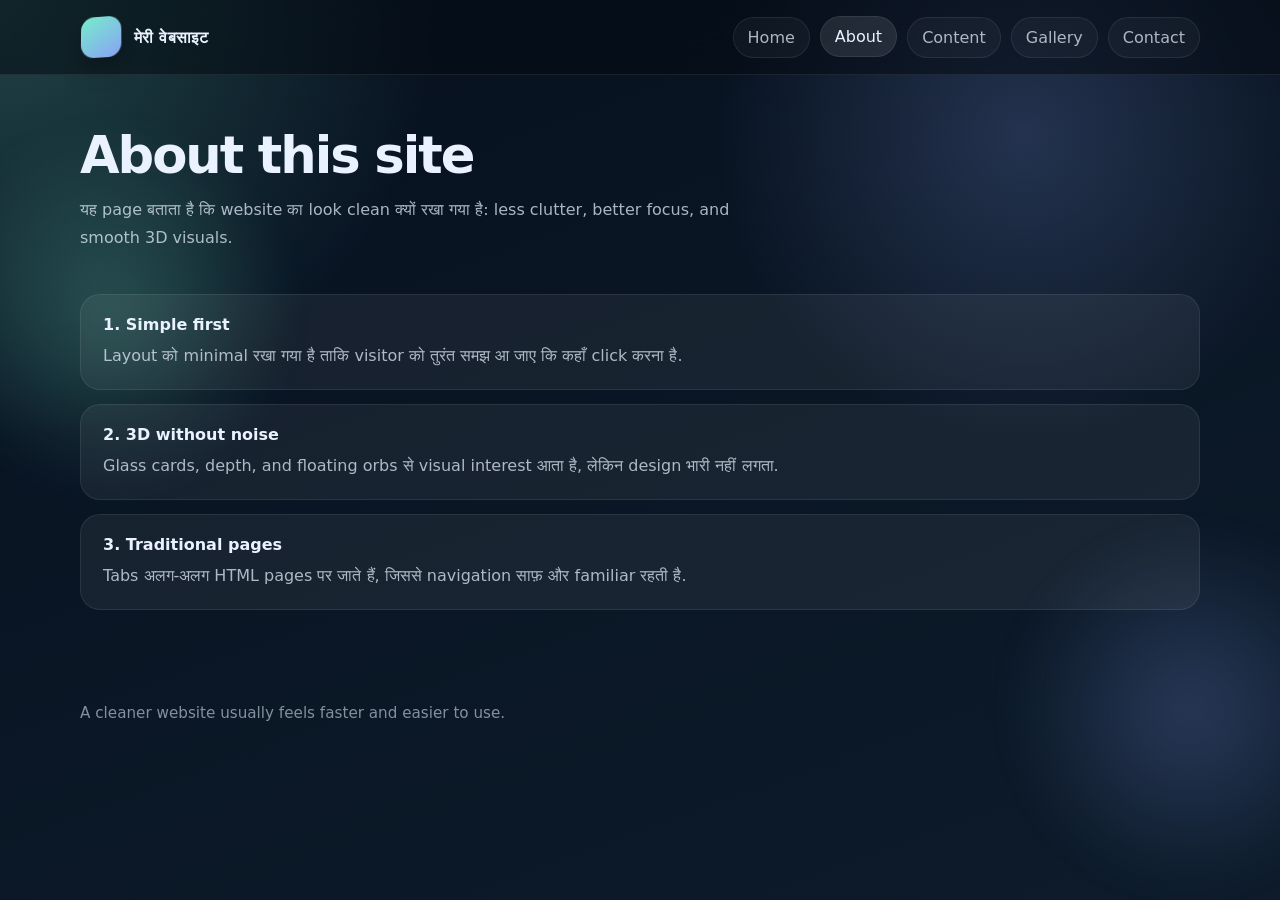
==== about.html @ 3c96e3da "Add files via upload" ====
<!DOCTYPE html>
<html lang="hi">
<head>
  <meta charset="UTF-8" />
  <meta name="viewport" content="width=device-width, initial-scale=1.0" />
  <title>About • मेरी वेबसाइट</title>
  <style>
:root{
  --bg1:#07111f;
  --bg2:#0d1b2a;
  --card: rgba(255,255,255,.08);
  --card-2: rgba(255,255,255,.12);
  --text:#eaf2ff;
  --muted: rgba(234,242,255,.72);
  --accent:#7cf7d4;
  --accent2:#8fa9ff;
  --shadow: 0 30px 80px rgba(0,0,0,.35);
  --radius: 24px;
}

*{box-sizing:border-box}
html,body{margin:0;padding:0}
body{
  font-family: Inter, system-ui, -apple-system, BlinkMacSystemFont, "Segoe UI", sans-serif;
  color: var(--text);
  min-height:100vh;
  background:
    radial-gradient(circle at top left, rgba(124,247,212,.22), transparent 28%),
    radial-gradient(circle at 80% 15%, rgba(143,169,255,.20), transparent 24%),
    linear-gradient(160deg, var(--bg1), var(--bg2));
  overflow-x:hidden;
}

body::before, body::after{
  content:"";
  position:fixed;
  inset:auto;
  width:380px;height:380px;
  border-radius:50%;
  filter: blur(20px);
  opacity:.22;
  z-index:-1;
  animation: float 10s ease-in-out infinite;
}
body::before{
  left:-80px; top:120px;
  background: radial-gradient(circle, rgba(124,247,212,1), transparent 70%);
}
body::after{
  right:-100px; bottom:0;
  background: radial-gradient(circle, rgba(143,169,255,1), transparent 70%);
  animation-delay:-4s;
}

@keyframes float{
  0%,100%{transform:translate3d(0,0,0) scale(1)}
  50%{transform:translate3d(0,-20px,0) scale(1.05)}
}

a{color:inherit;text-decoration:none}
.container{
  width:min(1120px, calc(100% - 32px));
  margin:0 auto;
}

.nav{
  position:sticky; top:0; z-index:20;
  backdrop-filter: blur(18px);
  background: rgba(5,10,18,.52);
  border-bottom:1px solid rgba(255,255,255,.08);
}
.nav-inner{
  display:flex; align-items:center; justify-content:space-between;
  gap:16px; padding:16px 0;
}
.brand{
  display:flex; align-items:center; gap:12px; font-weight:700; letter-spacing:.3px;
}
.logo{
  width:42px;height:42px;border-radius:14px;
  background:
    linear-gradient(145deg, rgba(124,247,212,.95), rgba(143,169,255,.95));
  box-shadow: 0 10px 25px rgba(0,0,0,.28);
  transform: perspective(800px) rotateX(14deg) rotateY(-16deg);
}
.menu{
  display:flex; flex-wrap:wrap; gap:10px;
}
.menu a{
  padding:10px 14px;
  border-radius:999px;
  color:var(--muted);
  background: rgba(255,255,255,.04);
  border: 1px solid rgba(255,255,255,.08);
  transition: .25s ease;
}
.menu a:hover, .menu a.active{
  color:var(--text);
  background: rgba(255,255,255,.10);
  transform: translateY(-1px);
}

.hero{
  padding: 72px 0 34px;
}
.hero-grid{
  display:grid;
  grid-template-columns: 1.15fr .85fr;
  gap:24px;
  align-items:center;
}
.kicker{
  display:inline-flex; gap:10px; align-items:center;
  padding:8px 14px;
  border-radius:999px;
  border:1px solid rgba(255,255,255,.10);
  background: rgba(255,255,255,.05);
  color: var(--muted);
  margin-bottom:18px;
}
.kicker-dot{
  width:10px;height:10px;border-radius:50%;
  background: var(--accent);
  box-shadow: 0 0 0 6px rgba(124,247,212,.10);
}
h1{
  margin:0 0 16px;
  font-size: clamp(2.3rem, 5vw, 4.9rem);
  line-height: .95;
  letter-spacing:-.04em;
}
.lead{
  font-size: clamp(1rem, 2vw, 1.15rem);
  line-height:1.75;
  color:var(--muted);
  max-width:62ch;
  margin:0 0 24px;
}
.actions{
  display:flex; gap:12px; flex-wrap:wrap;
}
.btn{
  display:inline-flex; align-items:center; justify-content:center;
  padding:14px 18px;
  border-radius:999px;
  font-weight:600;
  border:1px solid rgba(255,255,255,.12);
  transition:.25s ease;
}
.btn.primary{
  background: linear-gradient(135deg, var(--accent), var(--accent2));
  color:#07111f;
  box-shadow: 0 18px 30px rgba(0,0,0,.24);
}
.btn.secondary{
  background: rgba(255,255,255,.06);
  color: var(--text);
}
.btn:hover{transform: translateY(-2px) scale(1.01)}

.scene{
  position:relative;
  min-height: 420px;
  display:grid;
  place-items:center;
  perspective: 1200px;
}
.glass-card{
  width:min(100%, 420px);
  min-height: 320px;
  border-radius: 32px;
  background: linear-gradient(145deg, rgba(255,255,255,.14), rgba(255,255,255,.05));
  border:1px solid rgba(255,255,255,.12);
  box-shadow: var(--shadow);
  backdrop-filter: blur(18px);
  transform-style: preserve-3d;
  transform: rotateX(12deg) rotateY(-16deg);
  position:relative;
  overflow:hidden;
}
.glass-card::before{
  content:"";
  position:absolute; inset:0;
  background:
    radial-gradient(circle at 20% 20%, rgba(124,247,212,.28), transparent 24%),
    radial-gradient(circle at 80% 30%, rgba(143,169,255,.26), transparent 22%),
    radial-gradient(circle at 50% 80%, rgba(255,255,255,.10), transparent 28%);
}
.orb{
  position:absolute;
  border-radius:50%;
  filter: blur(4px);
  transform: translateZ(40px);
  animation: bob 4.5s ease-in-out infinite;
}
.orb.one{width:92px;height:92px;left:34px;top:34px;background:rgba(124,247,212,.92)}
.orb.two{width:140px;height:140px;right:22px;top:72px;background:rgba(143,169,255,.85);animation-delay:-1.7s}
.orb.three{width:70px;height:70px;left:42%;bottom:34px;background:rgba(255,255,255,.8);animation-delay:-3s}
@keyframes bob{
  0%,100%{transform: translate3d(0,0,40px)}
  50%{transform: translate3d(0,-14px,40px)}
}

.card-caption{
  position:absolute;
  left:24px; right:24px; bottom:20px;
  padding:18px;
  border-radius:20px;
  background: rgba(6,10,18,.50);
  border:1px solid rgba(255,255,255,.10);
  backdrop-filter: blur(12px);
  transform: translateZ(48px);
}
.card-caption strong{display:block; font-size:1.05rem; margin-bottom:6px}
.card-caption span{color:var(--muted); line-height:1.6}

.section{
  padding: 18px 0 72px;
}
.grid{
  display:grid;
  grid-template-columns: repeat(3, 1fr);
  gap:18px;
}
.panel{
  padding:22px;
  border-radius:var(--radius);
  background: linear-gradient(180deg, rgba(255,255,255,.10), rgba(255,255,255,.05));
  border:1px solid rgba(255,255,255,.10);
  box-shadow: var(--shadow);
  transform-style: preserve-3d;
  transition: .25s ease;
}
.panel:hover{
  transform: translateY(-5px) rotateX(2deg);
}
.panel h3{margin:0 0 10px; font-size:1.08rem}
.panel p{margin:0; color:var(--muted); line-height:1.7}
.badge{
  display:inline-flex; align-items:center; gap:8px;
  margin-bottom:14px;
  color:var(--text);
  padding:8px 12px;
  border-radius:999px;
  background: rgba(255,255,255,.06);
  border:1px solid rgba(255,255,255,.09);
}
.badge i{
  width:9px;height:9px;border-radius:50%;
  background: var(--accent);
}

.page-title{
  padding: 56px 0 8px;
}
.page-title h1{font-size: clamp(2.1rem, 4vw, 3.6rem)}
.page-title p{color:var(--muted); max-width: 70ch; line-height:1.75}

.timeline{
  display:grid;
  gap:14px;
}
.timeline-item{
  padding:20px 22px;
  border-radius:20px;
  background: rgba(255,255,255,.06);
  border:1px solid rgba(255,255,255,.08);
}
.timeline-item strong{display:block; margin-bottom:8px}
.timeline-item span{color:var(--muted); line-height:1.7}

.footer{
  padding:22px 0 40px;
  color: rgba(234,242,255,.55);
  font-size:.95rem;
}

@media (max-width: 900px){
  .hero-grid, .grid{grid-template-columns:1fr}
  .scene{min-height:340px}
  .nav-inner{flex-direction:column; align-items:flex-start}
}
</style>
</head>
<body>
  <nav class="nav">
    <div class="container nav-inner">
      <a class="brand" href="index.html"><span class="logo"></span> <span>मेरी वेबसाइट</span></a>
      <div class="menu">
        <a href="index.html">Home</a>
        <a class="active" href="about.html">About</a>
        <a href="services.html">Content</a>
        <a href="gallery.html">Gallery</a>
        <a href="contact.html">Contact</a>
      </div>
    </div>
  </nav>
  <main class="container">
    <section class="page-title">
      <h1>About this site</h1>
      <p>यह page बताता है कि website का look clean क्यों रखा गया है: less clutter, better focus, and smooth 3D visuals.</p>
    </section>
    <section class="section">
      <div class="timeline">
        <div class="timeline-item"><strong>1. Simple first</strong><span>Layout को minimal रखा गया है ताकि visitor को तुरंत समझ आ जाए कि कहाँ click करना है.</span></div>
        <div class="timeline-item"><strong>2. 3D without noise</strong><span>Glass cards, depth, and floating orbs से visual interest आता है, लेकिन design भारी नहीं लगता.</span></div>
        <div class="timeline-item"><strong>3. Traditional pages</strong><span>Tabs अलग-अलग HTML pages पर जाते हैं, जिससे navigation साफ़ और familiar रहती है.</span></div>
      </div>
    </section>
  </main>
  <div class="footer container">A cleaner website usually feels faster and easier to use.</div>
</body>
</html>
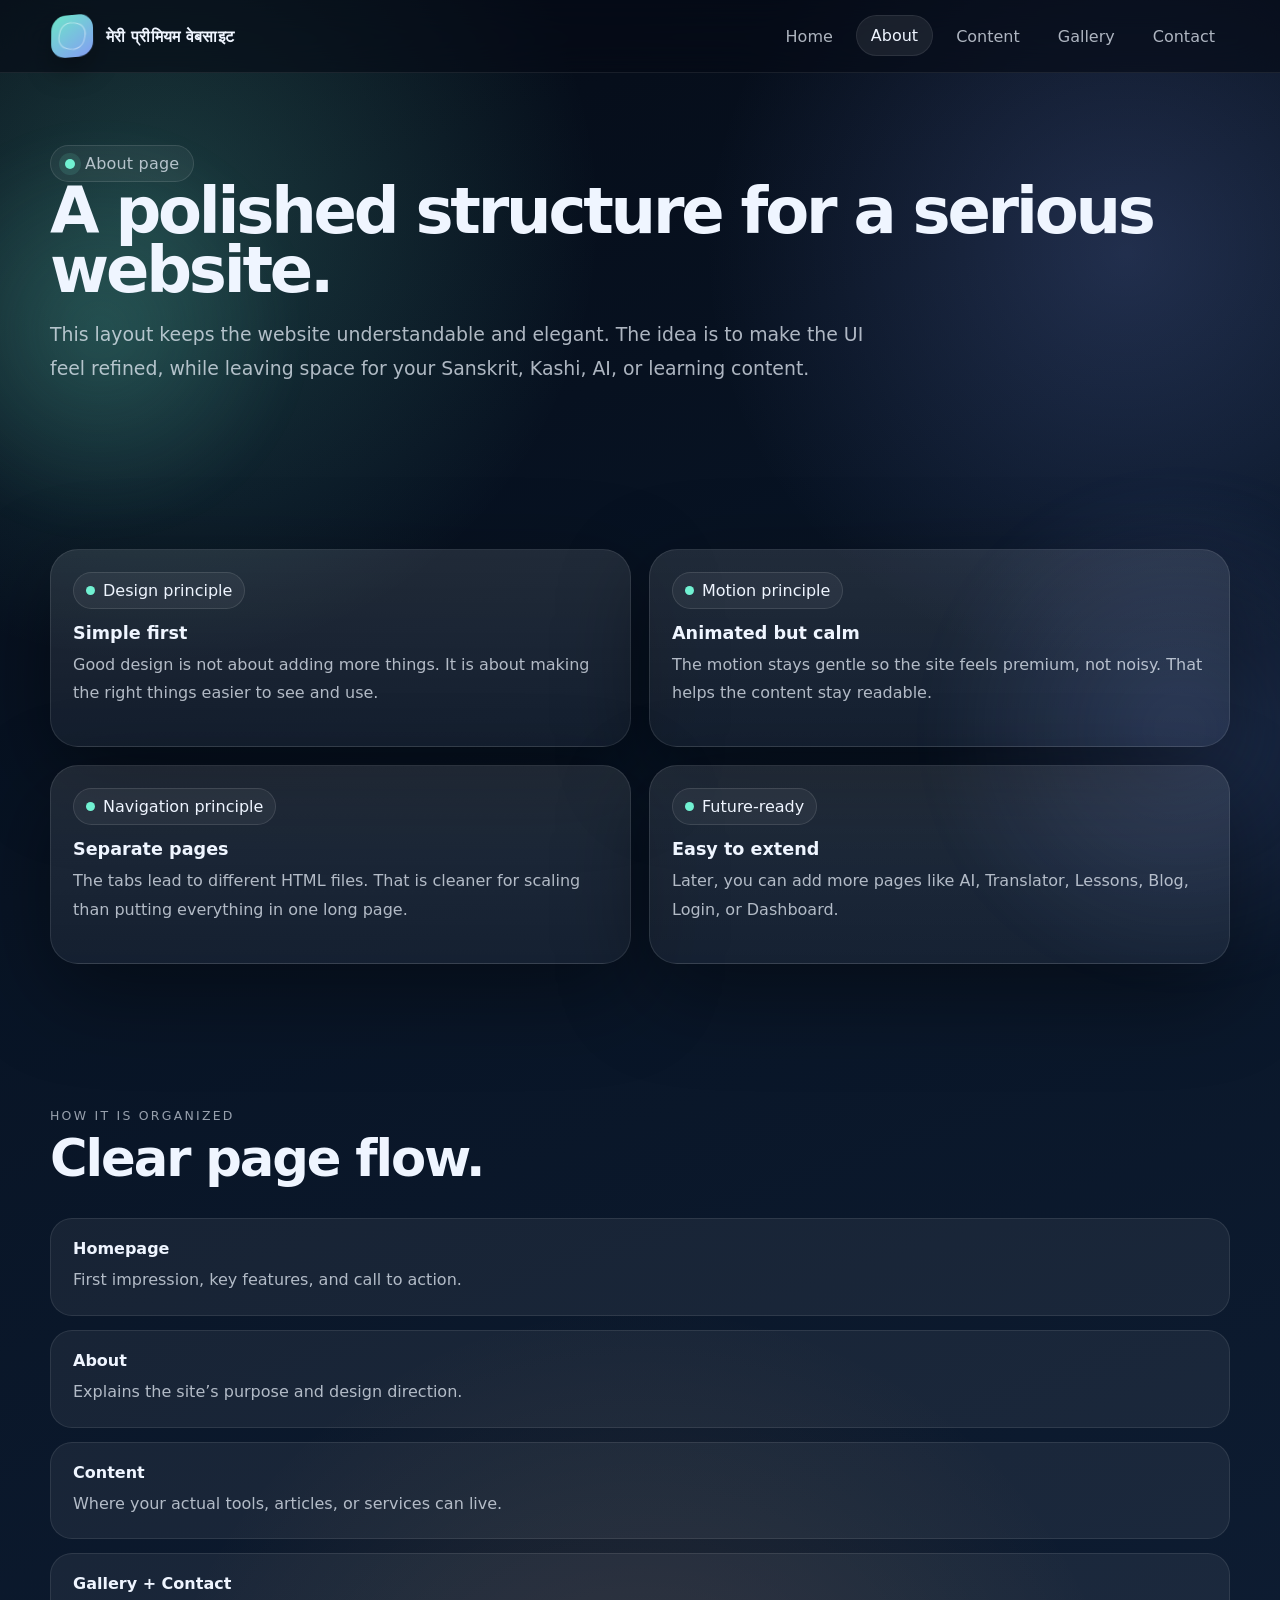
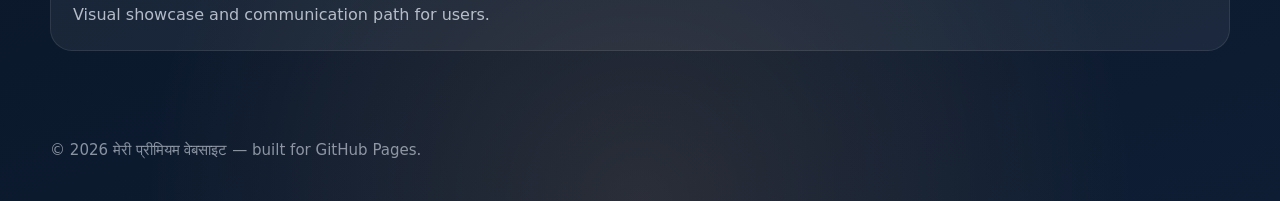
==== commit c08ffd93: "Add files via upload" ====
--- a/about.html
+++ b/about.html
@@ -1,314 +1,84 @@
-
 <!DOCTYPE html>
 <html lang="hi">
 <head>
   <meta charset="UTF-8" />
   <meta name="viewport" content="width=device-width, initial-scale=1.0" />
-  <title>About • मेरी वेबसाइट</title>
-  <style>
-:root{
-  --bg1:#07111f;
-  --bg2:#0d1b2a;
-  --card: rgba(255,255,255,.08);
-  --card-2: rgba(255,255,255,.12);
-  --text:#eaf2ff;
-  --muted: rgba(234,242,255,.72);
-  --accent:#7cf7d4;
-  --accent2:#8fa9ff;
-  --shadow: 0 30px 80px rgba(0,0,0,.35);
-  --radius: 24px;
-}
-
-*{box-sizing:border-box}
-html,body{margin:0;padding:0}
-body{
-  font-family: Inter, system-ui, -apple-system, BlinkMacSystemFont, "Segoe UI", sans-serif;
-  color: var(--text);
-  min-height:100vh;
-  background:
-    radial-gradient(circle at top left, rgba(124,247,212,.22), transparent 28%),
-    radial-gradient(circle at 80% 15%, rgba(143,169,255,.20), transparent 24%),
-    linear-gradient(160deg, var(--bg1), var(--bg2));
-  overflow-x:hidden;
-}
-
-body::before, body::after{
-  content:"";
-  position:fixed;
-  inset:auto;
-  width:380px;height:380px;
-  border-radius:50%;
-  filter: blur(20px);
-  opacity:.22;
-  z-index:-1;
-  animation: float 10s ease-in-out infinite;
-}
-body::before{
-  left:-80px; top:120px;
-  background: radial-gradient(circle, rgba(124,247,212,1), transparent 70%);
-}
-body::after{
-  right:-100px; bottom:0;
-  background: radial-gradient(circle, rgba(143,169,255,1), transparent 70%);
-  animation-delay:-4s;
-}
-
-@keyframes float{
-  0%,100%{transform:translate3d(0,0,0) scale(1)}
-  50%{transform:translate3d(0,-20px,0) scale(1.05)}
-}
-
-a{color:inherit;text-decoration:none}
-.container{
-  width:min(1120px, calc(100% - 32px));
-  margin:0 auto;
-}
-
-.nav{
-  position:sticky; top:0; z-index:20;
-  backdrop-filter: blur(18px);
-  background: rgba(5,10,18,.52);
-  border-bottom:1px solid rgba(255,255,255,.08);
-}
-.nav-inner{
-  display:flex; align-items:center; justify-content:space-between;
-  gap:16px; padding:16px 0;
-}
-.brand{
-  display:flex; align-items:center; gap:12px; font-weight:700; letter-spacing:.3px;
-}
-.logo{
-  width:42px;height:42px;border-radius:14px;
-  background:
-    linear-gradient(145deg, rgba(124,247,212,.95), rgba(143,169,255,.95));
-  box-shadow: 0 10px 25px rgba(0,0,0,.28);
-  transform: perspective(800px) rotateX(14deg) rotateY(-16deg);
-}
-.menu{
-  display:flex; flex-wrap:wrap; gap:10px;
-}
-.menu a{
-  padding:10px 14px;
-  border-radius:999px;
-  color:var(--muted);
-  background: rgba(255,255,255,.04);
-  border: 1px solid rgba(255,255,255,.08);
-  transition: .25s ease;
-}
-.menu a:hover, .menu a.active{
-  color:var(--text);
-  background: rgba(255,255,255,.10);
-  transform: translateY(-1px);
-}
-
-.hero{
-  padding: 72px 0 34px;
-}
-.hero-grid{
-  display:grid;
-  grid-template-columns: 1.15fr .85fr;
-  gap:24px;
-  align-items:center;
-}
-.kicker{
-  display:inline-flex; gap:10px; align-items:center;
-  padding:8px 14px;
-  border-radius:999px;
-  border:1px solid rgba(255,255,255,.10);
-  background: rgba(255,255,255,.05);
-  color: var(--muted);
-  margin-bottom:18px;
-}
-.kicker-dot{
-  width:10px;height:10px;border-radius:50%;
-  background: var(--accent);
-  box-shadow: 0 0 0 6px rgba(124,247,212,.10);
-}
-h1{
-  margin:0 0 16px;
-  font-size: clamp(2.3rem, 5vw, 4.9rem);
-  line-height: .95;
-  letter-spacing:-.04em;
-}
-.lead{
-  font-size: clamp(1rem, 2vw, 1.15rem);
-  line-height:1.75;
-  color:var(--muted);
-  max-width:62ch;
-  margin:0 0 24px;
-}
-.actions{
-  display:flex; gap:12px; flex-wrap:wrap;
-}
-.btn{
-  display:inline-flex; align-items:center; justify-content:center;
-  padding:14px 18px;
-  border-radius:999px;
-  font-weight:600;
-  border:1px solid rgba(255,255,255,.12);
-  transition:.25s ease;
-}
-.btn.primary{
-  background: linear-gradient(135deg, var(--accent), var(--accent2));
-  color:#07111f;
-  box-shadow: 0 18px 30px rgba(0,0,0,.24);
-}
-.btn.secondary{
-  background: rgba(255,255,255,.06);
-  color: var(--text);
-}
-.btn:hover{transform: translateY(-2px) scale(1.01)}
-
-.scene{
-  position:relative;
-  min-height: 420px;
-  display:grid;
-  place-items:center;
-  perspective: 1200px;
-}
-.glass-card{
-  width:min(100%, 420px);
-  min-height: 320px;
-  border-radius: 32px;
-  background: linear-gradient(145deg, rgba(255,255,255,.14), rgba(255,255,255,.05));
-  border:1px solid rgba(255,255,255,.12);
-  box-shadow: var(--shadow);
-  backdrop-filter: blur(18px);
-  transform-style: preserve-3d;
-  transform: rotateX(12deg) rotateY(-16deg);
-  position:relative;
-  overflow:hidden;
-}
-.glass-card::before{
-  content:"";
-  position:absolute; inset:0;
-  background:
-    radial-gradient(circle at 20% 20%, rgba(124,247,212,.28), transparent 24%),
-    radial-gradient(circle at 80% 30%, rgba(143,169,255,.26), transparent 22%),
-    radial-gradient(circle at 50% 80%, rgba(255,255,255,.10), transparent 28%);
-}
-.orb{
-  position:absolute;
-  border-radius:50%;
-  filter: blur(4px);
-  transform: translateZ(40px);
-  animation: bob 4.5s ease-in-out infinite;
-}
-.orb.one{width:92px;height:92px;left:34px;top:34px;background:rgba(124,247,212,.92)}
-.orb.two{width:140px;height:140px;right:22px;top:72px;background:rgba(143,169,255,.85);animation-delay:-1.7s}
-.orb.three{width:70px;height:70px;left:42%;bottom:34px;background:rgba(255,255,255,.8);animation-delay:-3s}
-@keyframes bob{
-  0%,100%{transform: translate3d(0,0,40px)}
-  50%{transform: translate3d(0,-14px,40px)}
-}
-
-.card-caption{
-  position:absolute;
-  left:24px; right:24px; bottom:20px;
-  padding:18px;
-  border-radius:20px;
-  background: rgba(6,10,18,.50);
-  border:1px solid rgba(255,255,255,.10);
-  backdrop-filter: blur(12px);
-  transform: translateZ(48px);
-}
-.card-caption strong{display:block; font-size:1.05rem; margin-bottom:6px}
-.card-caption span{color:var(--muted); line-height:1.6}
-
-.section{
-  padding: 18px 0 72px;
-}
-.grid{
-  display:grid;
-  grid-template-columns: repeat(3, 1fr);
-  gap:18px;
-}
-.panel{
-  padding:22px;
-  border-radius:var(--radius);
-  background: linear-gradient(180deg, rgba(255,255,255,.10), rgba(255,255,255,.05));
-  border:1px solid rgba(255,255,255,.10);
-  box-shadow: var(--shadow);
-  transform-style: preserve-3d;
-  transition: .25s ease;
-}
-.panel:hover{
-  transform: translateY(-5px) rotateX(2deg);
-}
-.panel h3{margin:0 0 10px; font-size:1.08rem}
-.panel p{margin:0; color:var(--muted); line-height:1.7}
-.badge{
-  display:inline-flex; align-items:center; gap:8px;
-  margin-bottom:14px;
-  color:var(--text);
-  padding:8px 12px;
-  border-radius:999px;
-  background: rgba(255,255,255,.06);
-  border:1px solid rgba(255,255,255,.09);
-}
-.badge i{
-  width:9px;height:9px;border-radius:50%;
-  background: var(--accent);
-}
-
-.page-title{
-  padding: 56px 0 8px;
-}
-.page-title h1{font-size: clamp(2.1rem, 4vw, 3.6rem)}
-.page-title p{color:var(--muted); max-width: 70ch; line-height:1.75}
-
-.timeline{
-  display:grid;
-  gap:14px;
-}
-.timeline-item{
-  padding:20px 22px;
-  border-radius:20px;
-  background: rgba(255,255,255,.06);
-  border:1px solid rgba(255,255,255,.08);
-}
-.timeline-item strong{display:block; margin-bottom:8px}
-.timeline-item span{color:var(--muted); line-height:1.7}
-
-.footer{
-  padding:22px 0 40px;
-  color: rgba(234,242,255,.55);
-  font-size:.95rem;
-}
-
-@media (max-width: 900px){
-  .hero-grid, .grid{grid-template-columns:1fr}
-  .scene{min-height:340px}
-  .nav-inner{flex-direction:column; align-items:flex-start}
-}
-</style>
+  <title>About • मेरी प्रीमियम वेबसाइट</title>
+  <link rel="stylesheet" href="styles.css" />
 </head>
 <body>
-  <nav class="nav">
-    <div class="container nav-inner">
-      <a class="brand" href="index.html"><span class="logo"></span> <span>मेरी वेबसाइट</span></a>
-      <div class="menu">
-        <a href="index.html">Home</a>
-        <a class="active" href="about.html">About</a>
-        <a href="services.html">Content</a>
-        <a href="gallery.html">Gallery</a>
-        <a href="contact.html">Contact</a>
+  <header class="topbar">
+    <div class="container nav">
+      <a class="brand" href="index.html">
+        <span class="brand-mark"></span>
+        <span>मेरी प्रीमियम वेबसाइट</span>
+      </a>
+      <button class="nav-toggle" aria-label="Open menu">☰</button>
+      <nav class="menu">
+        <a href="index.html" class="">Home</a>
+        <a href="about.html" class="active">About</a>
+        <a href="services.html" class="">Content</a>
+        <a href="gallery.html" class="">Gallery</a>
+        <a href="contact.html" class="">Contact</a>
+      </nav>
+    </div>
+  </header>
+  
+<main>
+  <section class="section">
+    <div class="container">
+      <div class="kicker reveal"><span class="dot"></span> About page</div>
+      <h1 class="reveal" style="font-size:clamp(2.2rem,5vw,4.6rem)">A polished structure for a serious website.</h1>
+      <p class="lead reveal">
+        This layout keeps the website understandable and elegant. The idea is to make the UI feel refined,
+        while leaving space for your Sanskrit, Kashi, AI, or learning content.
+      </p>
+    </div>
+  </section>
+
+  <section class="section">
+    <div class="container grid-2">
+      <div class="panel tilt reveal">
+        <div class="badge"><i></i> Design principle</div>
+        <h3>Simple first</h3>
+        <p>Good design is not about adding more things. It is about making the right things easier to see and use.</p>
+      </div>
+      <div class="panel tilt reveal">
+        <div class="badge"><i></i> Motion principle</div>
+        <h3>Animated but calm</h3>
+        <p>The motion stays gentle so the site feels premium, not noisy. That helps the content stay readable.</p>
+      </div>
+      <div class="panel tilt reveal">
+        <div class="badge"><i></i> Navigation principle</div>
+        <h3>Separate pages</h3>
+        <p>The tabs lead to different HTML files. That is cleaner for scaling than putting everything in one long page.</p>
+      </div>
+      <div class="panel tilt reveal">
+        <div class="badge"><i></i> Future-ready</div>
+        <h3>Easy to extend</h3>
+        <p>Later, you can add more pages like AI, Translator, Lessons, Blog, Login, or Dashboard.</p>
       </div>
     </div>
-  </nav>
-  <main class="container">
-    <section class="page-title">
-      <h1>About this site</h1>
-      <p>यह page बताता है कि website का look clean क्यों रखा गया है: less clutter, better focus, and smooth 3D visuals.</p>
-    </section>
-    <section class="section">
+  </section>
+
+  <section class="section">
+    <div class="container">
+      <div class="section-head reveal">
+        <div><div class="eyebrow">How it is organized</div><h2>Clear page flow.</h2></div>
+      </div>
       <div class="timeline">
-        <div class="timeline-item"><strong>1. Simple first</strong><span>Layout को minimal रखा गया है ताकि visitor को तुरंत समझ आ जाए कि कहाँ click करना है.</span></div>
-        <div class="timeline-item"><strong>2. 3D without noise</strong><span>Glass cards, depth, and floating orbs से visual interest आता है, लेकिन design भारी नहीं लगता.</span></div>
-        <div class="timeline-item"><strong>3. Traditional pages</strong><span>Tabs अलग-अलग HTML pages पर जाते हैं, जिससे navigation साफ़ और familiar रहती है.</span></div>
+        <div class="timeline-item reveal"><strong>Homepage</strong><span>First impression, key features, and call to action.</span></div>
+        <div class="timeline-item reveal"><strong>About</strong><span>Explains the site’s purpose and design direction.</span></div>
+        <div class="timeline-item reveal"><strong>Content</strong><span>Where your actual tools, articles, or services can live.</span></div>
+        <div class="timeline-item reveal"><strong>Gallery + Contact</strong><span>Visual showcase and communication path for users.</span></div>
       </div>
-    </section>
-  </main>
-  <div class="footer container">A cleaner website usually feels faster and easier to use.</div>
+    </div>
+  </section>
+</main>
+
+  <footer class="footer">
+    <div class="container">© <span data-year></span> मेरी प्रीमियम वेबसाइट — built for GitHub Pages.</div>
+  </footer>
+  <script src="script.js"></script>
 </body>
-</html>
+</html>
--- a/styles.css
+++ b/styles.css
@@ -0,0 +1,482 @@
+
+:root{
+  --bg0:#050b16;
+  --bg1:#081425;
+  --bg2:#0e1d33;
+  --panel: rgba(255,255,255,.075);
+  --panel-strong: rgba(255,255,255,.12);
+  --line: rgba(255,255,255,.11);
+  --text:#eff5ff;
+  --muted: rgba(239,245,255,.72);
+  --accent:#71f1d2;
+  --accent2:#8aa4ff;
+  --accent3:#ffb66f;
+  --shadow: 0 28px 90px rgba(0,0,0,.42);
+  --radius: 28px;
+  --radius-sm: 20px;
+  --max: 1180px;
+}
+
+*{box-sizing:border-box}
+html{scroll-behavior:smooth}
+body{
+  margin:0;
+  font-family: Inter, ui-sans-serif, system-ui, -apple-system, BlinkMacSystemFont, "Segoe UI", sans-serif;
+  color:var(--text);
+  background:
+    radial-gradient(circle at 12% 12%, rgba(113,241,210,.20), transparent 23%),
+    radial-gradient(circle at 88% 14%, rgba(138,164,255,.20), transparent 22%),
+    radial-gradient(circle at 50% 100%, rgba(255,182,111,.12), transparent 26%),
+    linear-gradient(160deg, var(--bg0), var(--bg1) 40%, var(--bg2));
+  overflow-x:hidden;
+}
+
+body::before,
+body::after{
+  content:"";
+  position:fixed;
+  z-index:-1;
+  border-radius:50%;
+  filter: blur(22px);
+  opacity:.18;
+  pointer-events:none;
+  animation: drift 12s ease-in-out infinite;
+}
+body::before{
+  width:420px;height:420px;
+  left:-110px; top:120px;
+  background: radial-gradient(circle, rgba(113,241,210,1), transparent 68%);
+}
+body::after{
+  width:520px;height:520px;
+  right:-160px; bottom:-90px;
+  background: radial-gradient(circle, rgba(138,164,255,1), transparent 70%);
+  animation-delay:-4s;
+}
+@keyframes drift{
+  0%,100%{transform:translate3d(0,0,0) scale(1)}
+  50%{transform:translate3d(0,-22px,0) scale(1.05)}
+}
+
+a{color:inherit;text-decoration:none}
+img{max-width:100%;display:block}
+.container{width:min(var(--max), calc(100% - 32px)); margin:0 auto}
+.section{padding: 72px 0}
+.small{color:var(--muted); line-height:1.8}
+.kicker{
+  display:inline-flex; align-items:center; gap:10px;
+  padding:8px 14px;
+  border:1px solid var(--line);
+  border-radius:999px;
+  background: rgba(255,255,255,.05);
+  color:var(--muted);
+  letter-spacing:.2px;
+}
+.kicker .dot{
+  width:10px;height:10px;border-radius:50%;
+  background:var(--accent);
+  box-shadow: 0 0 0 6px rgba(113,241,210,.12);
+}
+h1,h2,h3,p{margin-top:0}
+h1{
+  font-size: clamp(2.5rem, 6vw, 5.7rem);
+  line-height:.92;
+  letter-spacing:-.05em;
+  margin-bottom:18px;
+}
+h2{
+  font-size: clamp(1.9rem, 4vw, 3.2rem);
+  line-height:1;
+  letter-spacing:-.04em;
+  margin-bottom:14px;
+}
+h3{
+  font-size:1.1rem;
+  margin-bottom:8px;
+}
+.lead{
+  font-size: clamp(1.02rem, 1.6vw, 1.18rem);
+  line-height:1.8;
+  color:var(--muted);
+  max-width:68ch;
+}
+.topbar{
+  position:sticky; top:0; z-index:40;
+  backdrop-filter: blur(18px);
+  background: rgba(5,11,22,.62);
+  border-bottom:1px solid rgba(255,255,255,.08);
+}
+.nav{
+  display:flex; align-items:center; justify-content:space-between; gap:16px;
+  padding:14px 0;
+}
+.brand{
+  display:flex; align-items:center; gap:12px;
+  font-weight:800; letter-spacing:.2px;
+}
+.brand-mark{
+  width:44px;height:44px;border-radius:15px;
+  background:
+    linear-gradient(145deg, rgba(113,241,210,.95), rgba(138,164,255,.95));
+  box-shadow: 0 14px 28px rgba(0,0,0,.28);
+  transform: perspective(900px) rotateX(16deg) rotateY(-18deg);
+  position:relative;
+  overflow:hidden;
+}
+.brand-mark::after{
+  content:"";
+  position:absolute; inset:8px;
+  border:1px solid rgba(255,255,255,.48);
+  border-radius:12px;
+  transform: rotate(12deg);
+}
+.menu{
+  display:flex; align-items:center; gap:8px; flex-wrap:wrap;
+}
+.menu a{
+  padding:10px 14px;
+  border-radius:999px;
+  color:var(--muted);
+  border:1px solid transparent;
+  background: transparent;
+  transition:.25s ease;
+}
+.menu a:hover,
+.menu a.active{
+  color:var(--text);
+  background: rgba(255,255,255,.08);
+  border-color: rgba(255,255,255,.08);
+  transform: translateY(-1px);
+}
+.nav-toggle{
+  display:none;
+  border:1px solid var(--line);
+  background: rgba(255,255,255,.06);
+  color:var(--text);
+  width:46px;height:46px;
+  border-radius:14px;
+  cursor:pointer;
+}
+.hero{
+  padding: 58px 0 28px;
+}
+.hero-grid{
+  display:grid;
+  grid-template-columns: 1.06fr .94fr;
+  gap: 28px;
+  align-items:center;
+}
+.hero-copy{
+  position:relative;
+  z-index:1;
+}
+.hero-copy::before{
+  content:"";
+  position:absolute;
+  inset:-24px -20px auto -16px;
+  height:180px;
+  background: linear-gradient(90deg, rgba(113,241,210,.10), rgba(138,164,255,.10), transparent);
+  filter: blur(20px);
+  z-index:-1;
+}
+.actions{
+  display:flex; gap:12px; flex-wrap:wrap;
+  margin: 26px 0 0;
+}
+.btn{
+  display:inline-flex; align-items:center; justify-content:center;
+  min-height:50px;
+  padding:0 18px;
+  border-radius:999px;
+  font-weight:700;
+  border:1px solid var(--line);
+  transition:.25s ease;
+  background: rgba(255,255,255,.06);
+}
+.btn:hover{transform: translateY(-2px) scale(1.01)}
+.btn.primary{
+  color:#07111f;
+  border-color: transparent;
+  background: linear-gradient(135deg, var(--accent), var(--accent2));
+  box-shadow: 0 18px 30px rgba(0,0,0,.22);
+}
+.btn.secondary{color:var(--text)}
+.hero-visual{
+  position:relative;
+  min-height: 520px;
+  perspective: 1200px;
+}
+.orbit{
+  position:absolute; inset:0;
+  display:grid; place-items:center;
+}
+.glass-orbital{
+  width:min(100%, 460px);
+  aspect-ratio: 1 / 1.18;
+  border-radius: 36px;
+  background: linear-gradient(160deg, rgba(255,255,255,.15), rgba(255,255,255,.06));
+  border:1px solid rgba(255,255,255,.12);
+  box-shadow: var(--shadow);
+  transform-style: preserve-3d;
+  transform: rotateX(10deg) rotateY(-15deg);
+  position:relative;
+  overflow:hidden;
+  backdrop-filter: blur(18px);
+}
+.glass-orbital::before{
+  content:"";
+  position:absolute; inset:0;
+  background:
+    radial-gradient(circle at 18% 18%, rgba(113,241,210,.28), transparent 23%),
+    radial-gradient(circle at 82% 26%, rgba(138,164,255,.22), transparent 21%),
+    radial-gradient(circle at 52% 82%, rgba(255,182,111,.14), transparent 26%);
+}
+.glass-orbital::after{
+  content:"";
+  position:absolute; inset:18px;
+  border-radius: 28px;
+  border:1px solid rgba(255,255,255,.10);
+}
+.floating{
+  position:absolute;
+  border-radius:50%;
+  filter: blur(.4px);
+  animation: floaty 5s ease-in-out infinite;
+}
+.floating.one{
+  width:94px;height:94px;left:28px;top:30px;
+  background: rgba(113,241,210,.92);
+  box-shadow: 0 0 50px rgba(113,241,210,.24);
+}
+.floating.two{
+  width:150px;height:150px;right:18px;top:92px;
+  background: rgba(138,164,255,.82);
+  animation-delay:-1.5s;
+}
+.floating.three{
+  width:76px;height:76px;left:48%;bottom:36px;
+  background: rgba(255,255,255,.78);
+  animation-delay:-2.8s;
+}
+@keyframes floaty{
+  0%,100%{transform: translate3d(0,0,36px)}
+  50%{transform: translate3d(0,-15px,36px)}
+}
+.caption{
+  position:absolute;
+  left:22px; right:22px; bottom:22px;
+  padding:18px;
+  border-radius: 22px;
+  background: rgba(5,11,22,.54);
+  border:1px solid rgba(255,255,255,.10);
+  backdrop-filter: blur(12px);
+  transform: translateZ(40px);
+}
+.caption strong{display:block; font-size:1.02rem; margin-bottom:8px}
+.caption span{color:var(--muted); line-height:1.7}
+
+.stats{
+  display:grid;
+  grid-template-columns: repeat(4, 1fr);
+  gap:16px;
+  margin-top:28px;
+}
+.stat, .panel, .tile, .feature, .step, .quote, .contact-card, .form-card{
+  background: linear-gradient(180deg, rgba(255,255,255,.10), rgba(255,255,255,.05));
+  border:1px solid rgba(255,255,255,.10);
+  border-radius: var(--radius);
+  box-shadow: var(--shadow);
+}
+.stat{
+  padding:20px;
+  min-height:120px;
+}
+.stat b{
+  display:block;
+  font-size:1.8rem;
+  letter-spacing:-.04em;
+  margin-bottom:8px;
+}
+.stat span{color:var(--muted); line-height:1.6}
+
+.grid-3{
+  display:grid;
+  grid-template-columns: repeat(3, 1fr);
+  gap:18px;
+}
+.grid-2{
+  display:grid;
+  grid-template-columns: repeat(2, 1fr);
+  gap:18px;
+}
+.panel, .tile, .feature, .step, .quote, .contact-card, .form-card{
+  padding:22px;
+}
+.panel p, .tile p, .feature p, .step p, .quote p{
+  color:var(--muted);
+  line-height:1.8;
+}
+.badge{
+  display:inline-flex; align-items:center; gap:8px;
+  padding:8px 12px;
+  border-radius:999px;
+  border:1px solid var(--line);
+  background: rgba(255,255,255,.05);
+  color:var(--text);
+  margin-bottom:14px;
+}
+.badge i{
+  width:9px;height:9px;border-radius:50%;
+  background: var(--accent);
+}
+.section-head{
+  display:flex; align-items:flex-end; justify-content:space-between; gap:18px;
+  margin-bottom: 20px;
+}
+.section-head p{margin:0; max-width:68ch}
+.eyebrow{
+  text-transform:uppercase;
+  letter-spacing:.18em;
+  font-size:.78rem;
+  color: rgba(239,245,255,.62);
+  margin-bottom:10px;
+}
+.feature{
+  position:relative;
+  overflow:hidden;
+  min-height: 220px;
+}
+.feature::before{
+  content:"";
+  position:absolute; inset:-20%;
+  background:
+    radial-gradient(circle at 20% 20%, rgba(113,241,210,.25), transparent 24%),
+    radial-gradient(circle at 80% 30%, rgba(138,164,255,.22), transparent 24%),
+    radial-gradient(circle at 60% 80%, rgba(255,182,111,.14), transparent 26%);
+  opacity:.8;
+}
+.feature > *{position:relative}
+.feature .icon{
+  width:52px; height:52px; border-radius:18px;
+  display:grid; place-items:center;
+  margin-bottom:16px;
+  background: rgba(255,255,255,.08);
+  border:1px solid rgba(255,255,255,.10);
+  font-size:1.25rem;
+}
+.feature .icon span{
+  transform: perspective(800px) rotateX(20deg) rotateY(-20deg);
+}
+.steps{
+  display:grid;
+  grid-template-columns: repeat(4, 1fr);
+  gap:14px;
+}
+.step{min-height: 180px}
+.step b{
+  display:inline-flex;
+  width:42px;height:42px;
+  border-radius:14px;
+  align-items:center; justify-content:center;
+  margin-bottom:12px;
+  background: linear-gradient(135deg, rgba(113,241,210,.95), rgba(138,164,255,.95));
+  color:#09111f;
+  box-shadow: 0 12px 24px rgba(0,0,0,.18);
+}
+.tilt{transform-style:preserve-3d}
+.tilt:hover{transition: transform .18s ease}
+.timeline{display:grid; gap:14px}
+.timeline-item{
+  padding:20px 22px;
+  border-radius:22px;
+  background: rgba(255,255,255,.06);
+  border:1px solid rgba(255,255,255,.09);
+}
+.timeline-item strong{display:block; margin-bottom:8px}
+.timeline-item span{color:var(--muted); line-height:1.8}
+.gallery{
+  display:grid;
+  grid-template-columns: 1.2fr .8fr .8fr;
+  gap:18px;
+}
+.visual{
+  min-height: 260px;
+  border-radius: 28px;
+  border:1px solid rgba(255,255,255,.11);
+  box-shadow: var(--shadow);
+  background:
+    radial-gradient(circle at 18% 20%, rgba(113,241,210,.24), transparent 22%),
+    radial-gradient(circle at 80% 28%, rgba(138,164,255,.22), transparent 24%),
+    linear-gradient(145deg, rgba(255,255,255,.10), rgba(255,255,255,.04));
+  overflow:hidden;
+  position:relative;
+}
+.visual::before{
+  content:"";
+  position:absolute; inset:18px;
+  border-radius: 22px;
+  border:1px solid rgba(255,255,255,.10);
+}
+.visual .label{
+  position:absolute; left:18px; bottom:18px;
+  padding:10px 14px;
+  border-radius:999px;
+  background: rgba(5,11,22,.52);
+  border:1px solid rgba(255,255,255,.10);
+  backdrop-filter: blur(10px);
+}
+.form-grid{
+  display:grid;
+  gap:14px;
+}
+.input, .textarea{
+  width:100%;
+  border:1px solid rgba(255,255,255,.10);
+  background: rgba(255,255,255,.05);
+  color:var(--text);
+  border-radius:18px;
+  padding:14px 16px;
+  outline:none;
+  font: inherit;
+}
+.textarea{min-height: 140px; resize: vertical}
+.input::placeholder, .textarea::placeholder{color: rgba(239,245,255,.50)}
+.footer{
+  padding: 18px 0 42px;
+  color: rgba(239,245,255,.55);
+  font-size:.94rem;
+}
+.reveal{
+  opacity:0;
+  transform: translateY(18px);
+  transition: opacity .7s ease, transform .7s ease;
+}
+.reveal.show{
+  opacity:1;
+  transform: translateY(0);
+}
+
+@media (max-width: 980px){
+  .hero-grid,
+  .grid-3,
+  .grid-2,
+  .steps,
+  .stats,
+  .gallery{
+    grid-template-columns:1fr;
+  }
+  .section-head{flex-direction:column; align-items:flex-start}
+  .hero-visual{min-height: 430px}
+}
+@media (max-width: 760px){
+  .menu{
+    display:none;
+    width:100%;
+    padding:10px 0 0;
+  }
+  .menu.open{display:flex}
+  .nav{flex-wrap:wrap}
+  .nav-toggle{display:inline-grid; place-items:center}
+  .hero{padding-top: 34px}
+  h1{font-size: clamp(2.2rem, 13vw, 4rem)}
+}
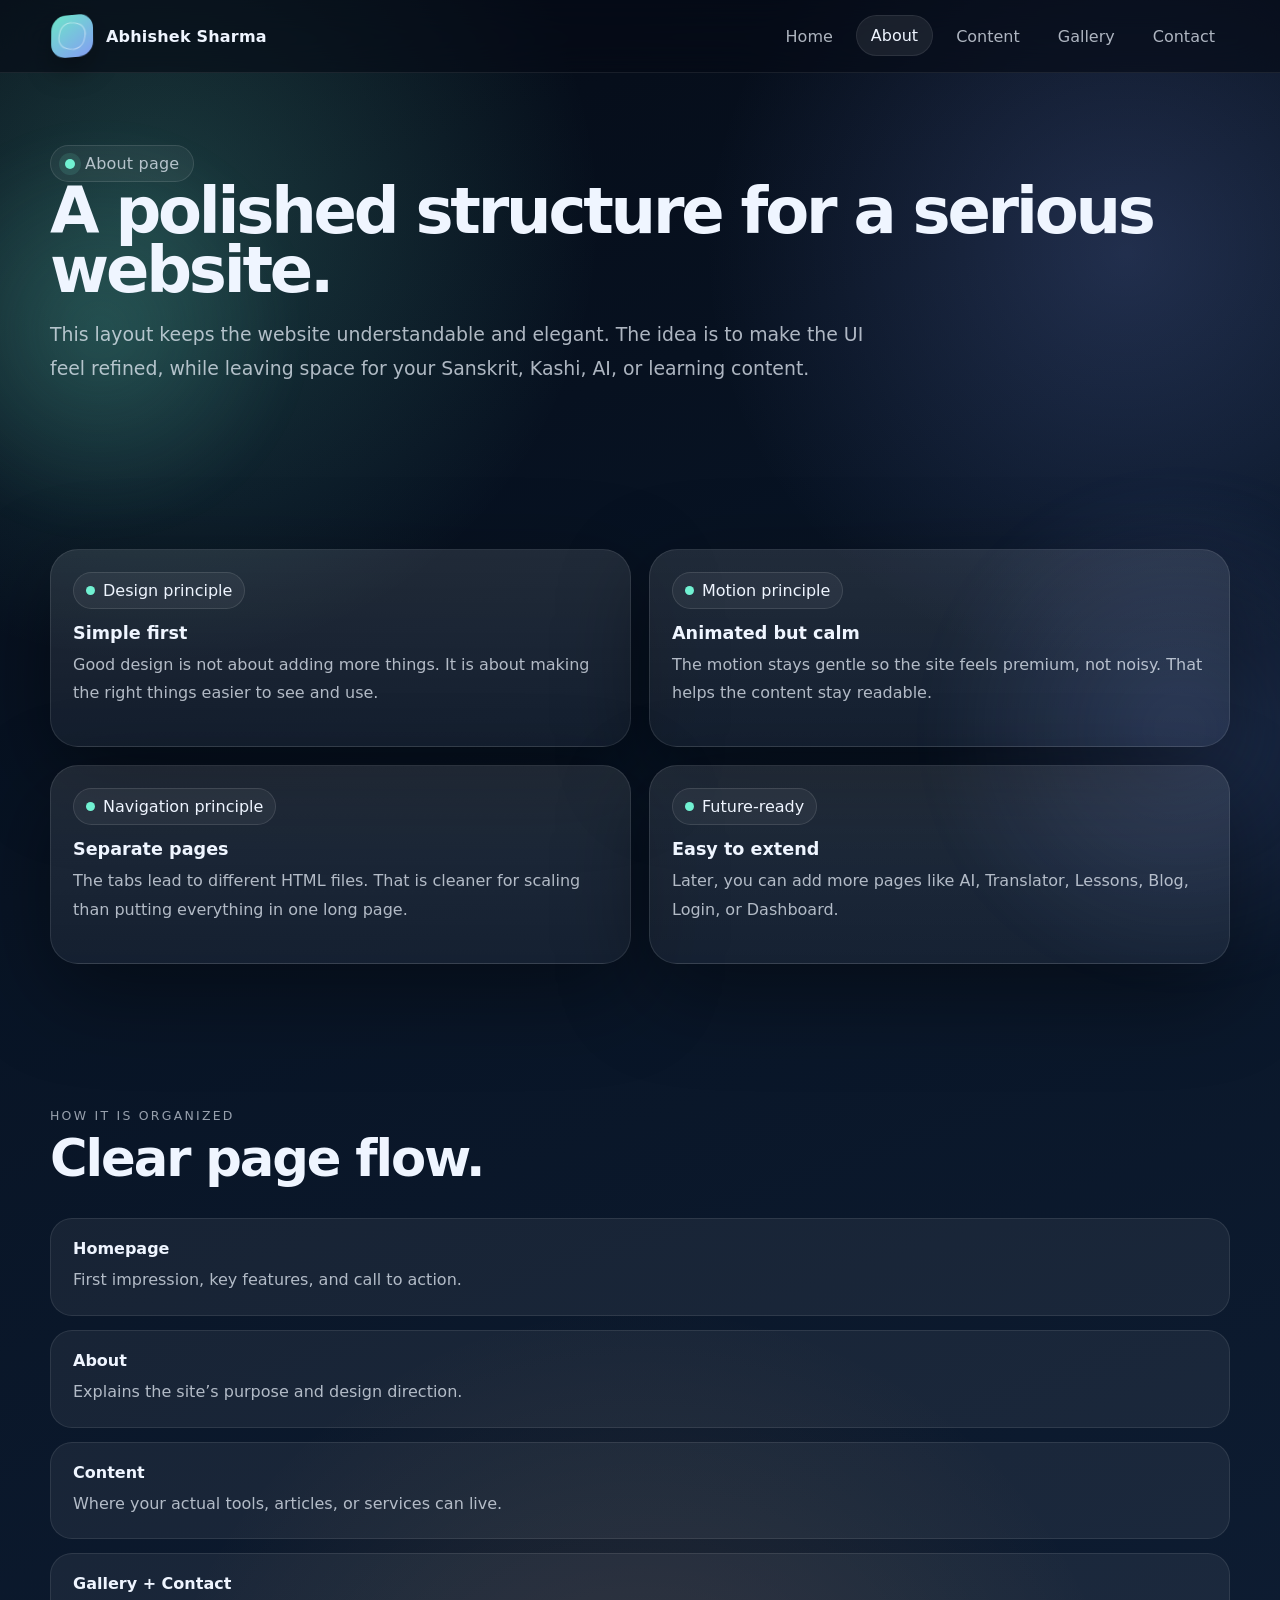
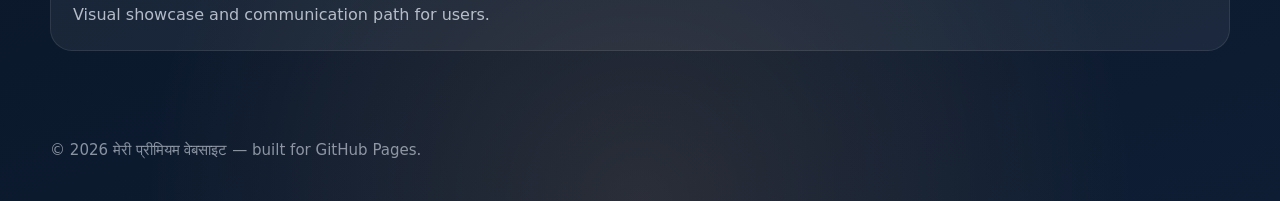
==== commit ee379c56: "Update about.html" ====
--- a/about.html
+++ b/about.html
@@ -3,7 +3,7 @@
 <head>
   <meta charset="UTF-8" />
   <meta name="viewport" content="width=device-width, initial-scale=1.0" />
-  <title>About • मेरी प्रीमियम वेबसाइट</title>
+  <title>About • Abhishek Sharma</title>
   <link rel="stylesheet" href="styles.css" />
 </head>
 <body>
@@ -11,7 +11,7 @@
     <div class="container nav">
       <a class="brand" href="index.html">
         <span class="brand-mark"></span>
-        <span>मेरी प्रीमियम वेबसाइट</span>
+        <span>Abhishek Sharma</span>
       </a>
       <button class="nav-toggle" aria-label="Open menu">☰</button>
       <nav class="menu">
@@ -81,4 +81,4 @@
   </footer>
   <script src="script.js"></script>
 </body>
-</html>+</html>
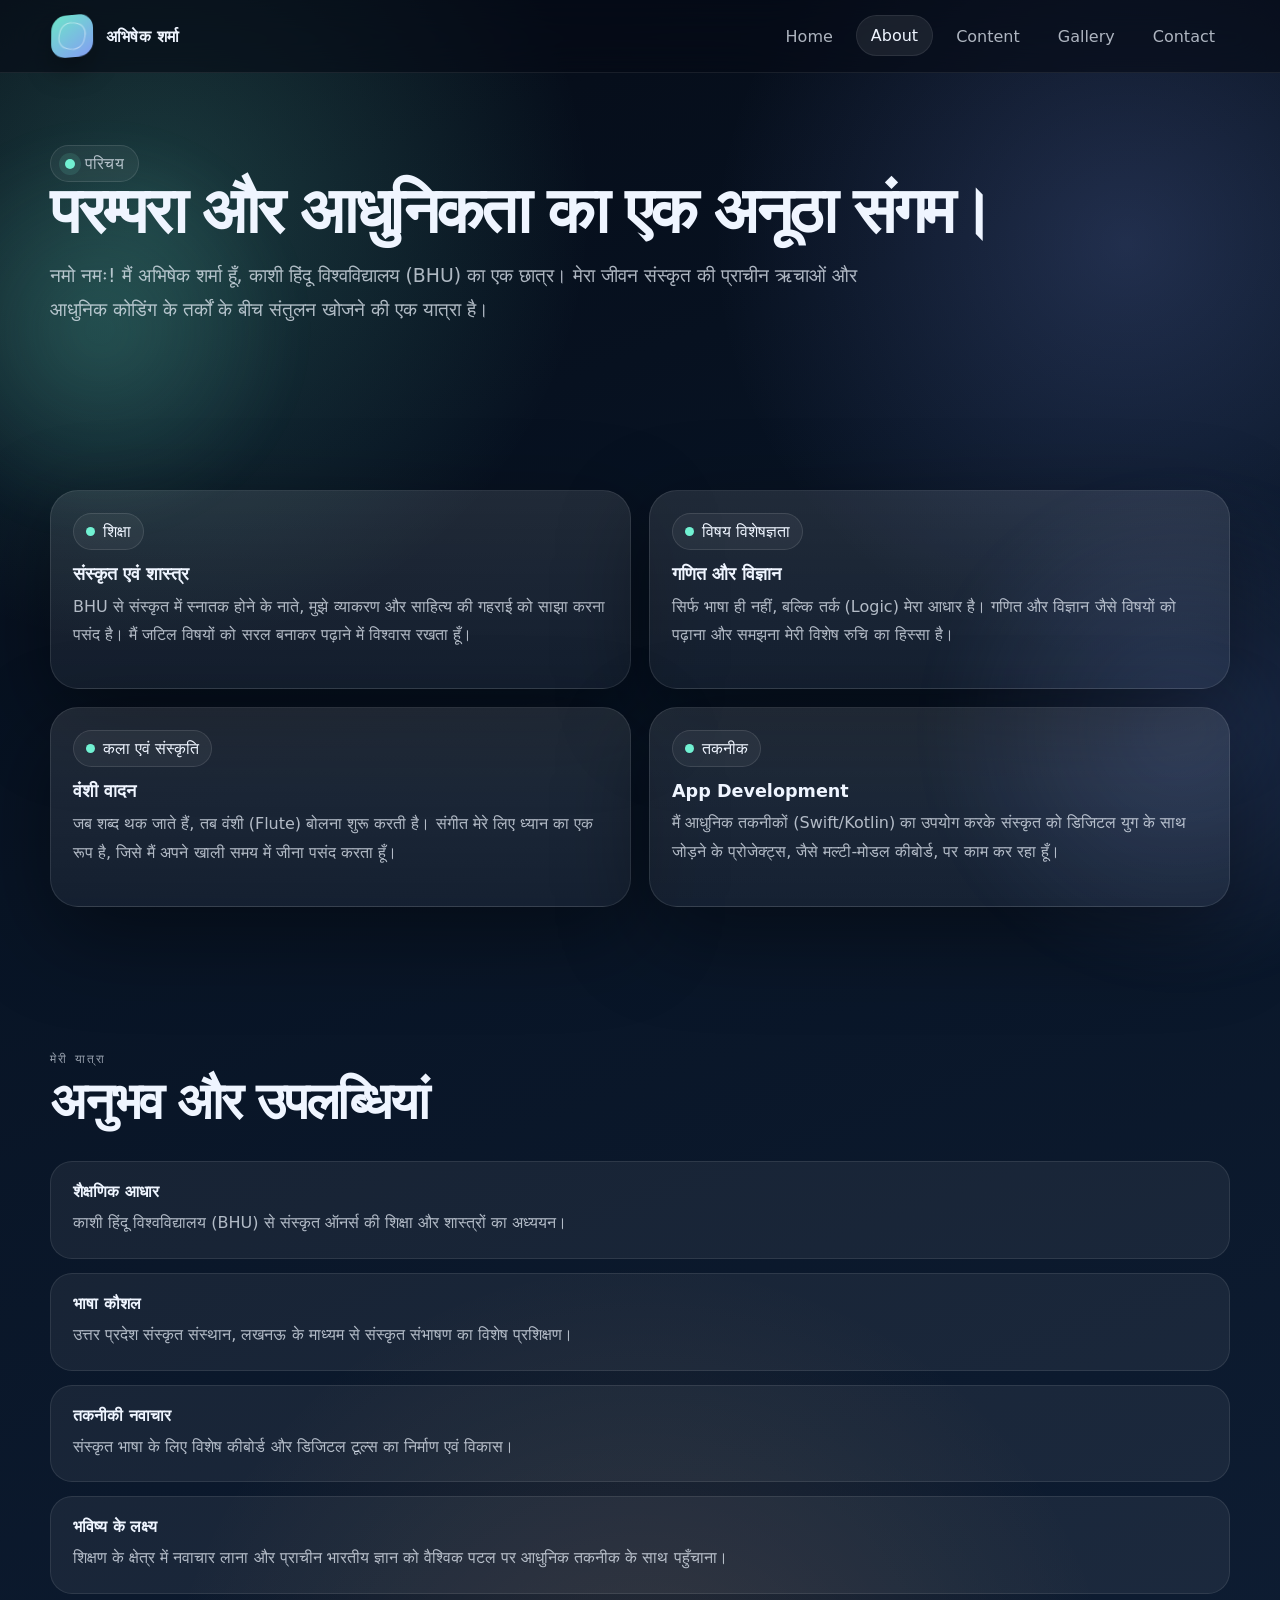
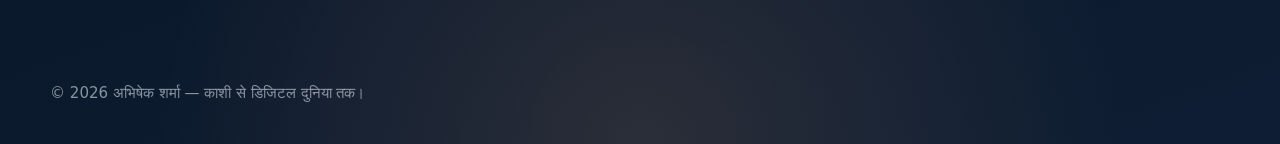
==== commit f9764ff2: "Update about.html" ====
--- a/about.html
+++ b/about.html
@@ -3,7 +3,7 @@
 <head>
   <meta charset="UTF-8" />
   <meta name="viewport" content="width=device-width, initial-scale=1.0" />
-  <title>About • Abhishek Sharma</title>
+  <title>मेरे बारे में • अभिषेक शर्मा</title>
   <link rel="stylesheet" href="styles.css" />
 </head>
 <body>
@@ -11,7 +11,7 @@
     <div class="container nav">
       <a class="brand" href="index.html">
         <span class="brand-mark"></span>
-        <span>Abhishek Sharma</span>
+        <span>अभिषेक शर्मा</span>
       </a>
       <button class="nav-toggle" aria-label="Open menu">☰</button>
       <nav class="menu">
@@ -27,11 +27,10 @@
 <main>
   <section class="section">
     <div class="container">
-      <div class="kicker reveal"><span class="dot"></span> About page</div>
-      <h1 class="reveal" style="font-size:clamp(2.2rem,5vw,4.6rem)">A polished structure for a serious website.</h1>
+      <div class="kicker reveal"><span class="dot"></span> परिचय</div>
+      <h1 class="reveal" style="font-size:clamp(2.2rem,5vw,4.2rem)">परम्परा और आधुनिकता का एक अनूठा संगम।</h1>
       <p class="lead reveal">
-        This layout keeps the website understandable and elegant. The idea is to make the UI feel refined,
-        while leaving space for your Sanskrit, Kashi, AI, or learning content.
+        नमो नमः! मैं अभिषेक शर्मा हूँ, काशी हिंदू विश्वविद्यालय (BHU) का एक छात्र। मेरा जीवन संस्कृत की प्राचीन ऋचाओं और आधुनिक कोडिंग के तर्कों के बीच संतुलन खोजने की एक यात्रा है।
       </p>
     </div>
   </section>
@@ -39,24 +38,24 @@
   <section class="section">
     <div class="container grid-2">
       <div class="panel tilt reveal">
-        <div class="badge"><i></i> Design principle</div>
-        <h3>Simple first</h3>
-        <p>Good design is not about adding more things. It is about making the right things easier to see and use.</p>
+        <div class="badge"><i></i> शिक्षा</div>
+        <h3>संस्कृत एवं शास्त्र</h3>
+        <p>BHU से संस्कृत में स्नातक होने के नाते, मुझे व्याकरण और साहित्य की गहराई को साझा करना पसंद है। मैं जटिल विषयों को सरल बनाकर पढ़ाने में विश्वास रखता हूँ।</p>
       </div>
       <div class="panel tilt reveal">
-        <div class="badge"><i></i> Motion principle</div>
-        <h3>Animated but calm</h3>
-        <p>The motion stays gentle so the site feels premium, not noisy. That helps the content stay readable.</p>
+        <div class="badge"><i></i> विषय विशेषज्ञता</div>
+        <h3>गणित और विज्ञान</h3>
+        <p>सिर्फ भाषा ही नहीं, बल्कि तर्क (Logic) मेरा आधार है। गणित और विज्ञान जैसे विषयों को पढ़ाना और समझना मेरी विशेष रुचि का हिस्सा है।</p>
       </div>
       <div class="panel tilt reveal">
-        <div class="badge"><i></i> Navigation principle</div>
-        <h3>Separate pages</h3>
-        <p>The tabs lead to different HTML files. That is cleaner for scaling than putting everything in one long page.</p>
+        <div class="badge"><i></i> कला एवं संस्कृति</div>
+        <h3>वंशी वादन</h3>
+        <p>जब शब्द थक जाते हैं, तब वंशी (Flute) बोलना शुरू करती है। संगीत मेरे लिए ध्यान का एक रूप है, जिसे मैं अपने खाली समय में जीना पसंद करता हूँ।</p>
       </div>
       <div class="panel tilt reveal">
-        <div class="badge"><i></i> Future-ready</div>
-        <h3>Easy to extend</h3>
-        <p>Later, you can add more pages like AI, Translator, Lessons, Blog, Login, or Dashboard.</p>
+        <div class="badge"><i></i> तकनीक</div>
+        <h3>App Development</h3>
+        <p>मैं आधुनिक तकनीकों (Swift/Kotlin) का उपयोग करके संस्कृत को डिजिटल युग के साथ जोड़ने के प्रोजेक्ट्स, जैसे मल्टी-मोडल कीबोर्ड, पर काम कर रहा हूँ।</p>
       </div>
     </div>
   </section>
@@ -64,20 +63,20 @@
   <section class="section">
     <div class="container">
       <div class="section-head reveal">
-        <div><div class="eyebrow">How it is organized</div><h2>Clear page flow.</h2></div>
+        <div><div class="eyebrow">मेरी यात्रा</div><h2>अनुभव और उपलब्धियां</h2></div>
       </div>
       <div class="timeline">
-        <div class="timeline-item reveal"><strong>Homepage</strong><span>First impression, key features, and call to action.</span></div>
-        <div class="timeline-item reveal"><strong>About</strong><span>Explains the site’s purpose and design direction.</span></div>
-        <div class="timeline-item reveal"><strong>Content</strong><span>Where your actual tools, articles, or services can live.</span></div>
-        <div class="timeline-item reveal"><strong>Gallery + Contact</strong><span>Visual showcase and communication path for users.</span></div>
+        <div class="timeline-item reveal"><strong>शैक्षणिक आधार</strong><span>काशी हिंदू विश्वविद्यालय (BHU) से संस्कृत ऑनर्स की शिक्षा और शास्त्रों का अध्ययन।</span></div>
+        <div class="timeline-item reveal"><strong>भाषा कौशल</strong><span>उत्तर प्रदेश संस्कृत संस्थान, लखनऊ के माध्यम से संस्कृत संभाषण का विशेष प्रशिक्षण।</span></div>
+        <div class="timeline-item reveal"><strong>तकनीकी नवाचार</strong><span>संस्कृत भाषा के लिए विशेष कीबोर्ड और डिजिटल टूल्स का निर्माण एवं विकास।</span></div>
+        <div class="timeline-item reveal"><strong>भविष्य के लक्ष्य</strong><span>शिक्षण के क्षेत्र में नवाचार लाना और प्राचीन भारतीय ज्ञान को वैश्विक पटल पर आधुनिक तकनीक के साथ पहुँचाना।</span></div>
       </div>
     </div>
   </section>
 </main>
 
   <footer class="footer">
-    <div class="container">© <span data-year></span> मेरी प्रीमियम वेबसाइट — built for GitHub Pages.</div>
+    <div class="container">© <span data-year></span> अभिषेक शर्मा — काशी से डिजिटल दुनिया तक।</div>
   </footer>
   <script src="script.js"></script>
 </body>
